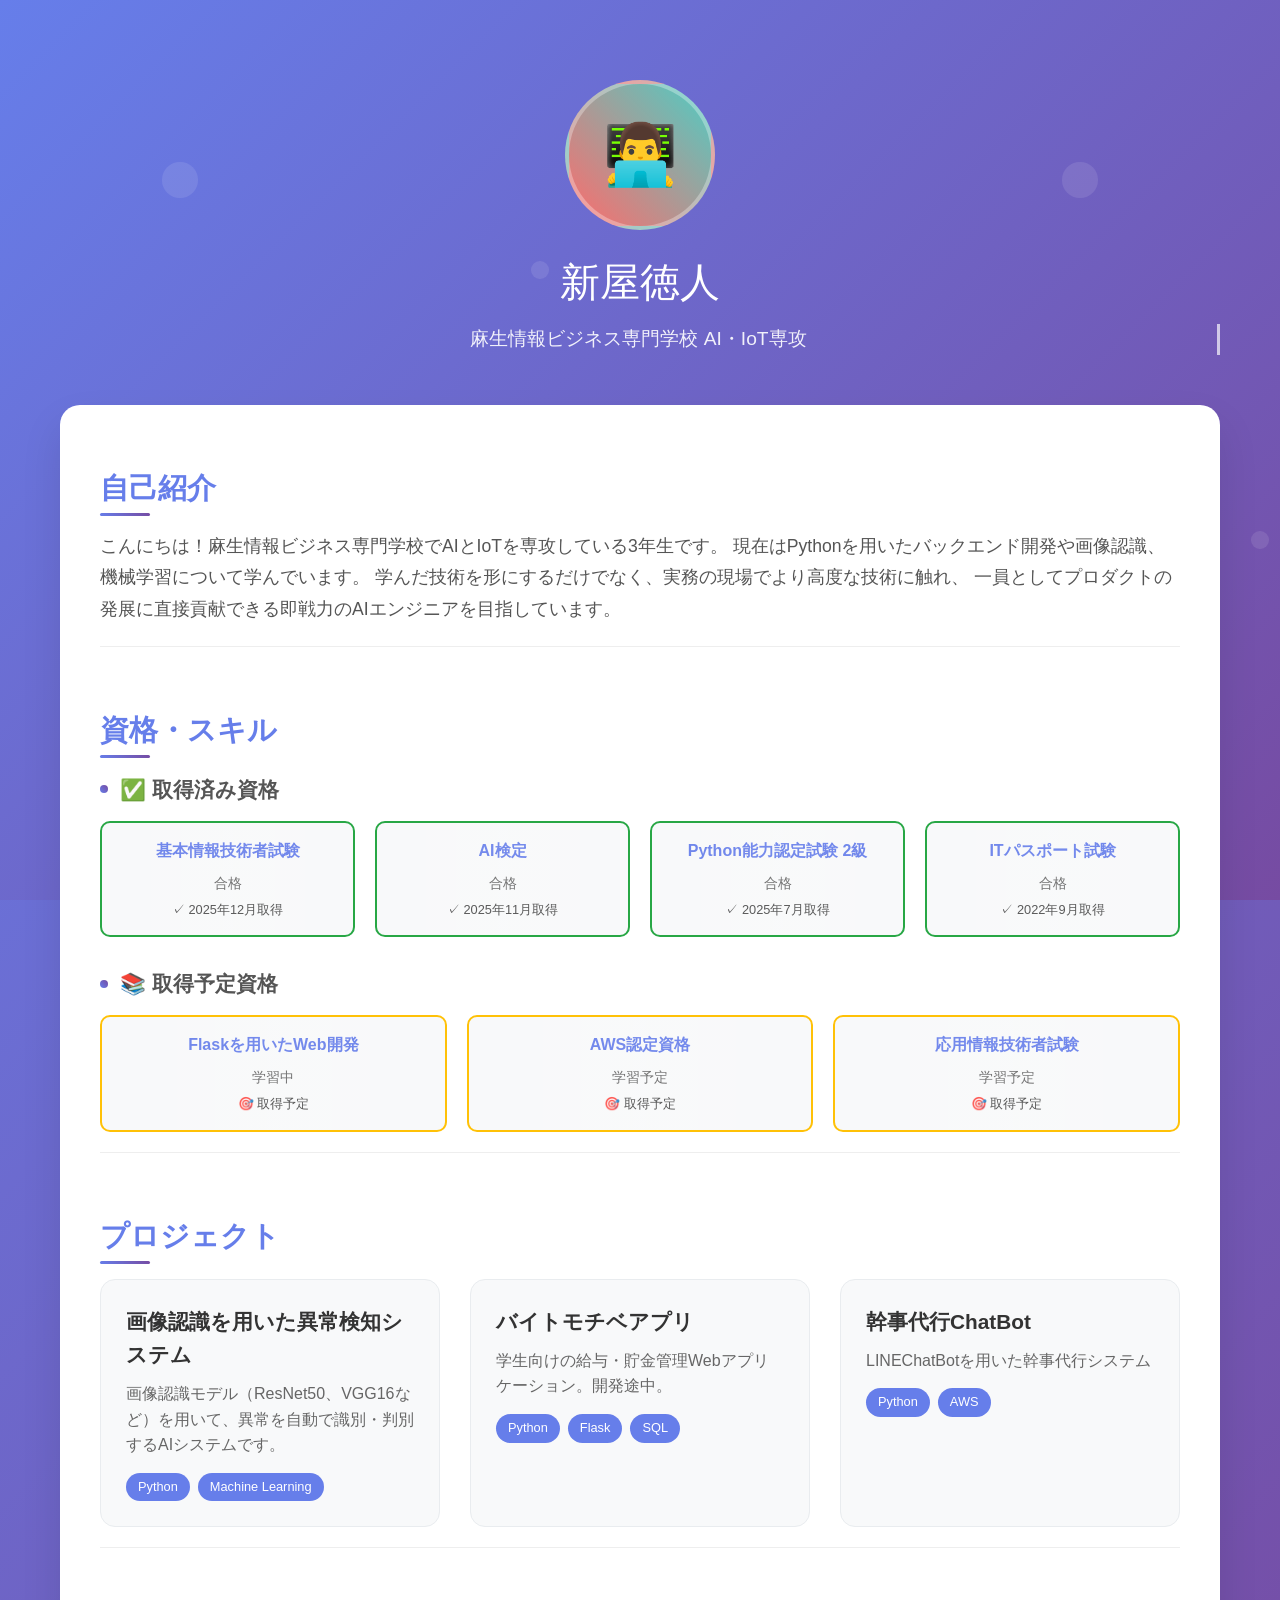
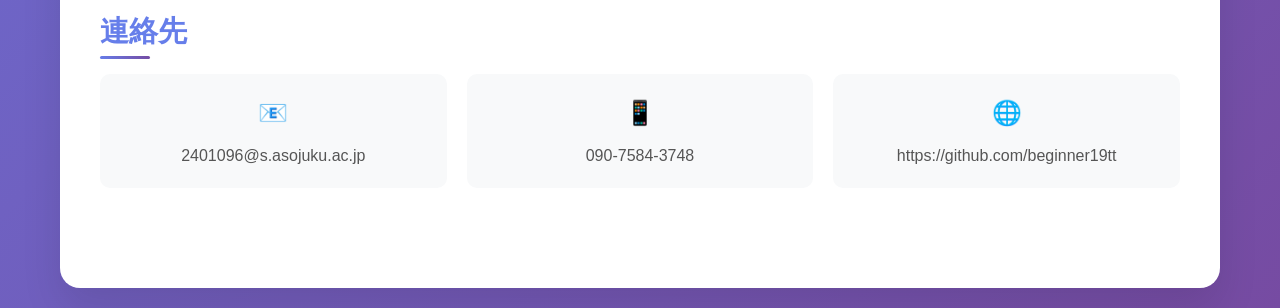
==== portfolio/index.html @ dd0266ff "新しいportfolio" ====
<!DOCTYPE html>
<html lang="ja">
<head>
    <meta charset="UTF-8">
    <meta name="viewport" content="width=device-width, initial-scale=1.0">
    <title>新屋徳人 - ポートフォリオ</title>
    <style>
        * {
            margin: 0;
            padding: 0;
            box-sizing: border-box;
        }

        body {
            font-family: 'Segoe UI', Tahoma, Geneva, Verdana, sans-serif;
            line-height: 1.6;
            color: #333;
            background: linear-gradient(135deg, #667eea 0%, #764ba2 100%);
            min-height: 100vh;
        }

        .container {
            max-width: 1200px;
            margin: 0 auto;
            padding: 20px;
        }

        .header {
            text-align: center;
            padding: 60px 0;
            color: white;
            animation: fadeInUp 1s ease-out;
        }

        .profile-image {
            width: 150px;
            height: 150px;
            border-radius: 50%;
            background: linear-gradient(45deg, #ff6b6b, #4ecdc4);
            margin: 0 auto 20px;
            display: flex;
            align-items: center;
            justify-content: center;
            font-size: 60px;
            color: white;
            border: 4px solid rgba(255, 255, 255, 0.3);
            transition: transform 0.3s ease;
        }

        .profile-image:hover {
            transform: scale(1.1) rotate(5deg);
            box-shadow: 0 10px 30px rgba(255, 255, 255, 0.3);
        }

        .floating {
            animation: float 3s ease-in-out infinite;
        }

        @keyframes float {
            0%, 100% { transform: translateY(0px); }
            50% { transform: translateY(-10px); }
        }

        .typing {
            overflow: hidden;
            border-right: 3px solid rgba(255, 255, 255, 0.75);
            white-space: nowrap;
            animation: typing 3s steps(20, end), blink-caret 0.75s step-end infinite;
        }

        @keyframes typing {
            from { width: 0; }
            to { width: 100%; }
        }

        @keyframes blink-caret {
            from, to { border-color: transparent; }
            50% { border-color: rgba(255, 255, 255, 0.75); }
        }

        .name {
            font-size: 2.5em;
            margin-bottom: 10px;
            font-weight: 300;
        }

        .title {
            font-size: 1.2em;
            opacity: 0.9;
            margin-bottom: 30px;
        }

        .main-content {
            background: white;
            border-radius: 20px;
            padding: 40px;
            margin-top: -40px;
            box-shadow: 0 20px 40px rgba(0, 0, 0, 0.1);
            animation: fadeInUp 1s ease-out 0.3s both;
        }

        .section {
            margin-bottom: 40px;
            padding: 20px 0;
            border-bottom: 1px solid #eee;
        }

        .section:last-child {
            border-bottom: none;
        }

        .section-title {
            font-size: 1.8em;
            color: #667eea;
            margin-bottom: 20px;
            position: relative;
        }

        .section-title::after {
            content: '';
            position: absolute;
            bottom: -5px;
            left: 0;
            width: 50px;
            height: 3px;
            background: linear-gradient(45deg, #667eea, #764ba2);
            border-radius: 2px;
        }

        .subsection-title {
            font-size: 1.3em;
            color: #555;
            margin-bottom: 15px;
            margin-top: 30px;
            position: relative;
            padding-left: 20px;
        }

        .subsection-title::before {
            content: '';
            position: absolute;
            left: 0;
            top: 50%;
            width: 8px;
            height: 8px;
            background: linear-gradient(45deg, #667eea, #764ba2);
            border-radius: 50%;
            transform: translateY(-50%);
        }

        .subsection-title:first-of-type {
            margin-top: 0;
        }

        .about-text {
            font-size: 1.1em;
            line-height: 1.8;
            color: #555;
        }

        .skills-grid {
            display: grid;
            grid-template-columns: repeat(auto-fit, minmax(200px, 1fr));
            gap: 20px;
            margin-top: 15px;
        }

        .skill-item {
            background: #f8f9fa;
            padding: 15px;
            border-radius: 10px;
            text-align: center;
            transition: all 0.3s ease;
            cursor: pointer;
            position: relative;
            overflow: hidden;
        }

        .skill-item::before {
            content: '';
            position: absolute;
            top: -50%;
            left: -50%;
            width: 200%;
            height: 200%;
            background: linear-gradient(45deg, transparent, rgba(255,255,255,0.1), transparent);
            transition: all 0.5s;
            transform: rotate(45deg);
        }

        .skill-item:hover::before {
            animation: shine 0.5s ease-in-out;
        }

        .skill-item:hover {
            transform: translateY(-5px) scale(1.05);
            box-shadow: 0 15px 25px rgba(102, 126, 234, 0.2);
            background: linear-gradient(135deg, #667eea, #764ba2);
            color: white;
        }

        .skill-item:hover .skill-name,
        .skill-item:hover .skill-level {
            color: white;
        }

        .skill-item.acquired {
            border: 2px solid #28a745;
        }

        .skill-item.acquired:hover {
            background: linear-gradient(135deg, #28a745, #20c997);
        }

        .skill-item.planned {
            border: 2px solid #ffc107;
        }

        .skill-item.planned:hover {
            background: linear-gradient(135deg, #ffc107, #fd7e14);
        }

        @keyframes shine {
            0% { transform: translateX(-100%) translateY(-100%) rotate(45deg); }
            100% { transform: translateX(100%) translateY(100%) rotate(45deg); }
        }

        .skill-name {
            font-weight: 600;
            color: #667eea;
            margin-bottom: 8px;
        }

        .skill-level {
            font-size: 0.9em;
            color: #666;
        }

        .skill-status {
            font-size: 0.8em;
            margin-top: 5px;
            font-weight: 500;
            opacity: 0.8;
        }

        .projects-grid {
            display: grid;
            grid-template-columns: repeat(auto-fit, minmax(300px, 1fr));
            gap: 30px;
            margin-top: 20px;
        }

        .project-card {
            background: #f8f9fa;
            border-radius: 15px;
            padding: 25px;
            transition: all 0.4s ease;
            border: 1px solid #e9ecef;
            cursor: pointer;
            position: relative;
            overflow: hidden;
        }

        .project-card::after {
            content: '';
            position: absolute;
            top: 0;
            left: -100%;
            width: 100%;
            height: 100%;
            background: linear-gradient(90deg, transparent, rgba(102, 126, 234, 0.1), transparent);
            transition: left 0.5s;
        }

        .project-card:hover::after {
            left: 100%;
        }

        .project-card:hover {
            transform: translateY(-10px) rotateY(5deg);
            box-shadow: 0 20px 40px rgba(102, 126, 234, 0.2);
        }

        .project-title {
            font-size: 1.3em;
            color: #333;
            margin-bottom: 10px;
            font-weight: 600;
        }

        .project-description {
            color: #666;
            margin-bottom: 15px;
            line-height: 1.6;
        }

        .project-tech {
            display: flex;
            flex-wrap: wrap;
            gap: 8px;
        }

        .tech-tag {
            background: #667eea;
            color: white;
            padding: 4px 12px;
            border-radius: 20px;
            font-size: 0.8em;
            font-weight: 500;
            transition: all 0.3s ease;
            cursor: pointer;
            position: relative;
            overflow: hidden;
        }

        .tech-tag:hover {
            background: #764ba2;
            transform: scale(1.1);
            box-shadow: 0 4px 8px rgba(102, 126, 234, 0.3);
        }

        .tech-tag::before {
            content: '';
            position: absolute;
            top: 50%;
            left: 50%;
            width: 0;
            height: 0;
            background: rgba(255, 255, 255, 0.2);
            border-radius: 50%;
            transform: translate(-50%, -50%);
            transition: width 0.3s, height 0.3s;
        }

        .tech-tag:hover::before {
            width: 100%;
            height: 100%;
        }

        .contact-info {
            display: grid;
            grid-template-columns: repeat(auto-fit, minmax(200px, 1fr));
            gap: 20px;
            margin-top: 20px;
        }

        .contact-item {
            background: #f8f9fa;
            padding: 20px;
            border-radius: 10px;
            text-align: center;
            transition: all 0.3s ease;
            cursor: pointer;
            position: relative;
            overflow: hidden;
        }

        .contact-item::before {
            content: '';
            position: absolute;
            top: 0;
            left: 0;
            width: 100%;
            height: 100%;
            background: linear-gradient(45deg, #667eea, #764ba2);
            transform: scaleX(0);
            transform-origin: right;
            transition: transform 0.3s;
            z-index: -1;
        }

        .contact-item:hover::before {
            transform: scaleX(1);
            transform-origin: left;
        }

        .contact-item:hover {
            transform: translateY(-5px) scale(1.05);
            color: white;
            box-shadow: 0 10px 20px rgba(102, 126, 234, 0.3);
        }

        .contact-item:hover .contact-icon,
        .contact-item:hover .contact-text {
            color: white;
        }

        .parallax-bg {
            position: fixed;
            top: 0;
            left: 0;
            width: 100%;
            height: 100%;
            background: linear-gradient(135deg, #667eea 0%, #764ba2 100%);
            z-index: -1;
        }

        .parallax-bg::before {
            content: '';
            position: absolute;
            top: 0;
            left: 0;
            width: 100%;
            height: 100%;
            background: url('data:image/svg+xml,<svg xmlns="http://www.w3.org/2000/svg" viewBox="0 0 100 100"><circle cx="20" cy="20" r="2" fill="rgba(255,255,255,0.1)"/><circle cx="80" cy="80" r="2" fill="rgba(255,255,255,0.1)"/><circle cx="40" cy="60" r="1" fill="rgba(255,255,255,0.1)"/><circle cx="60" cy="30" r="1" fill="rgba(255,255,255,0.1)"/></svg>');
            animation: float 6s ease-in-out infinite;
        }

        .scroll-indicator {
            position: fixed;
            top: 0;
            left: 0;
            width: 100%;
            height: 3px;
            background: linear-gradient(90deg, #667eea, #764ba2);
            transform: scaleX(0);
            transform-origin: left;
            transition: transform 0.1s;
            z-index: 1000;
        }

        .contact-icon {
            font-size: 1.5em;
            margin-bottom: 10px;
            color: #667eea;
        }

        .contact-text {
            color: #555;
            font-weight: 500;
        }

        @keyframes fadeInUp {
            from {
                opacity: 0;
                transform: translateY(30px);
            }
            to {
                opacity: 1;
                transform: translateY(0);
            }
        }

        @media (max-width: 768px) {
            .container {
                padding: 10px;
            }
            
            .main-content {
                padding: 30px 20px;
            }
            
            .name {
                font-size: 2em;
            }
            
            .projects-grid {
                grid-template-columns: 1fr;
            }
        }
    </style>
</head>
<body>
    <div class="scroll-indicator"></div>
    <div class="parallax-bg"></div>
    <div class="container">
        <header class="header">
            <div class="profile-image floating">👨‍💻</div>
            <h1 class="name">新屋徳人</h1>
            <p class="title typing">麻生情報ビジネス専門学校 AI・IoT専攻</p>
        </header>

        <main class="main-content">
            <section class="section">
                <h2 class="section-title">自己紹介</h2>
                <p class="about-text">
                    こんにちは！麻生情報ビジネス専門学校でAIとIoTを専攻している3年生です。
                    現在はPythonを用いたバックエンド開発や画像認識、機械学習について学んでいます。
                    学んだ技術を形にするだけでなく、実務の現場でより高度な技術に触れ、
                    一員としてプロダクトの発展に直接貢献できる即戦力のAIエンジニアを目指しています。
                </p>
            </section>

            <section class="section">
                <h2 class="section-title">資格・スキル</h2>
                
                <h3 class="subsection-title">✅ 取得済み資格</h3>
                <div class="skills-grid">
                    <div class="skill-item acquired">
                        <div class="skill-name">基本情報技術者試験</div>
                        <div class="skill-level">合格</div>
                        <div class="skill-status">✓ 2025年12月取得</div>
                    </div>
                    <div class="skill-item acquired">
                        <div class="skill-name">AI検定</div>
                        <div class="skill-level">合格</div>
                        <div class="skill-status">✓ 2025年11月取得</div>
                    </div>
                    <div class="skill-item acquired">
                        <div class="skill-name">Python能力認定試験 2級</div>
                        <div class="skill-level">合格</div>
                        <div class="skill-status">✓ 2025年7月取得</div>
                    </div>
                    <div class="skill-item acquired">
                        <div class="skill-name">ITパスポート試験</div>
                        <div class="skill-level">合格</div>
                        <div class="skill-status">✓ 2022年9月取得</div>
                    </div>
                </div>

                <h3 class="subsection-title">📚 取得予定資格</h3>
                <div class="skills-grid">
                    <div class="skill-item planned">
                        <div class="skill-name">Flaskを用いたWeb開発</div>
                        <div class="skill-level">学習中</div>
                        <div class="skill-status">🎯 取得予定</div>
                    </div>
                    <div class="skill-item planned">
                        <div class="skill-name">AWS認定資格</div>
                        <div class="skill-level">学習予定</div>
                        <div class="skill-status">🎯 取得予定</div>
                    </div>
                    <div class="skill-item planned">
                        <div class="skill-name">応用情報技術者試験</div>
                        <div class="skill-level">学習予定</div>
                        <div class="skill-status">🎯 取得予定</div>
                    </div>
                </div>
            </section>

            <section class="section">
                <h2 class="section-title">プロジェクト</h2>
                <div class="projects-grid">
                    <div class="project-card">
                        <h3 class="project-title">画像認識を用いた異常検知システム</h3>
                        <p class="project-description">
                            画像認識モデル（ResNet50、VGG16など）を用いて、異常を自動で識別・判別するAIシステムです。
                        </p>
                        <div class="project-tech">
                            <span class="tech-tag">Python</span>
                            <span class="tech-tag">Machine Learning</span>
                        </div>
                    </div>
                    <div class="project-card">
                        <h3 class="project-title">バイトモチベアプリ</h3>
                        <p class="project-description">
                            学生向けの給与・貯金管理Webアプリケーション。開発途中。
                        </p>
                        <div class="project-tech">
                            <span class="tech-tag">Python</span>
                            <span class="tech-tag">Flask</span>
                            <span class="tech-tag">SQL</span>
                        </div>
                    </div>
                    <div class="project-card">
                        <h3 class="project-title">幹事代行ChatBot</h3>
                        <p class="project-description">
                            LINEChatBotを用いた幹事代行システム
                        </p>
                        <div class="project-tech">
                            <span class="tech-tag">Python</span>
                            <span class="tech-tag">AWS</span>
                        </div>
                    </div>
                </div>
            </section>

            <section class="section">
                <h2 class="section-title">連絡先</h2>
                <div class="contact-info">
                    <div class="contact-item">
                        <div class="contact-icon">📧</div>
                        <div class="contact-text">2401096@s.asojuku.ac.jp</div>
                    </div>
                    <div class="contact-item">
                        <div class="contact-icon">📱</div>
                        <div class="contact-text">090-7584-3748</div>
                    </div>
                    <div class="contact-item">
                        <div class="contact-icon">🌐</div>
                        <div class="contact-text">https://github.com/beginner19tt</div>
                    </div>
                </div>
            </section>
        </main>
    </div>

    <script>
        // スクロールインジケーター
        window.addEventListener('scroll', () => {
            const scrolled = (window.pageYOffset / (document.documentElement.scrollHeight - window.innerHeight)) * 100;
            document.querySelector('.scroll-indicator').style.transform = `scaleX(${scrolled / 100})`;
        });

        // 要素の順次表示アニメーション
        const observerOptions = {
            threshold: 0.1,
            rootMargin: '0px 0px -50px 0px'
        };

        const observer = new IntersectionObserver((entries) => {
            entries.forEach(entry => {
                if (entry.isIntersecting) {
                    entry.target.style.opacity = '1';
                    entry.target.style.transform = 'translateY(0)';
                }
            });
        }, observerOptions);

        // 全てのセクションを監視
        document.querySelectorAll('.section').forEach(section => {
            section.style.opacity = '0';
            section.style.transform = 'translateY(30px)';
            section.style.transition = 'opacity 0.6s ease, transform 0.6s ease';
            observer.observe(section);
        });

        // スキルアイテムのクリック効果
        document.querySelectorAll('.skill-item').forEach(item => {
            item.addEventListener('click', () => {
                item.style.animation = 'pulse 0.5s ease';
                setTimeout(() => {
                    item.style.animation = '';
                }, 500);
            });
        });

        // プロジェクトカードの3D効果
        document.querySelectorAll('.project-card').forEach(card => {
            card.addEventListener('mousemove', (e) => {
                const rect = card.getBoundingClientRect();
                const x = e.clientX - rect.left;
                const y = e.clientY - rect.top;
                const centerX = rect.width / 2;
                const centerY = rect.height / 2;
                const rotateX = (y - centerY) / 10;
                const rotateY = (centerX - x) / 10;
                
                card.style.transform = `perspective(1000px) rotateX(${rotateX}deg) rotateY(${rotateY}deg) translateZ(10px)`;
            });
            
            card.addEventListener('mouseleave', () => {
                card.style.transform = 'perspective(1000px) rotateX(0) rotateY(0) translateZ(0)';
            });
        });

        // テックタグのランダムアニメーション
        document.querySelectorAll('.tech-tag').forEach((tag, index) => {
            tag.style.animationDelay = `${index * 0.1}s`;
            tag.addEventListener('mouseenter', () => {
                tag.style.animation = 'bounce 0.5s ease';
            });
            tag.addEventListener('animationend', () => {
                tag.style.animation = '';
            });
        });

        // パーティクル効果
        function createParticle() {
            const particle = document.createElement('div');
            particle.style.position = 'fixed';
            particle.style.width = '4px';
            particle.style.height = '4px';
            particle.style.background = 'rgba(255, 255, 255, 0.6)';
            particle.style.borderRadius = '50%';
            particle.style.pointerEvents = 'none';
            particle.style.zIndex = '999';
            particle.style.left = Math.random() * window.innerWidth + 'px';
            particle.style.top = '-10px';
            
            document.body.appendChild(particle);
            
            const duration = Math.random() * 3000 + 2000;
            const animation = particle.animate([
                { transform: 'translateY(0) rotate(0deg)', opacity: 1 },
                { transform: `translateY(${window.innerHeight + 10}px) rotate(360deg)`, opacity: 0 }
            ], {
                duration: duration,
                easing: 'linear'
            });
            
            animation.addEventListener('finish', () => {
                particle.remove();
            });
        }

        // パーティクルを定期的に生成
        setInterval(createParticle, 300);

        // タイピングアニメーションの再開
        setInterval(() => {
            const title = document.querySelector('.title');
            title.style.animation = 'none';
            setTimeout(() => {
                title.style.animation = 'typing 3s steps(20, end), blink-caret 0.75s step-end infinite';
            }, 100);
        }, 6000);

        // 追加のCSSアニメーション
        const style = document.createElement('style');
        style.textContent = `
            @keyframes pulse {
                0% { transform: scale(1); }
                50% { transform: scale(1.05); }
                100% { transform: scale(1); }
            }
            
            @keyframes bounce {
                0%, 20%, 50%, 80%, 100% { transform: translateY(0); }
                40% { transform: translateY(-10px); }
                60% { transform: translateY(-5px); }
            }
        `;
        document.head.appendChild(style);
    </script>
</body>
</html>
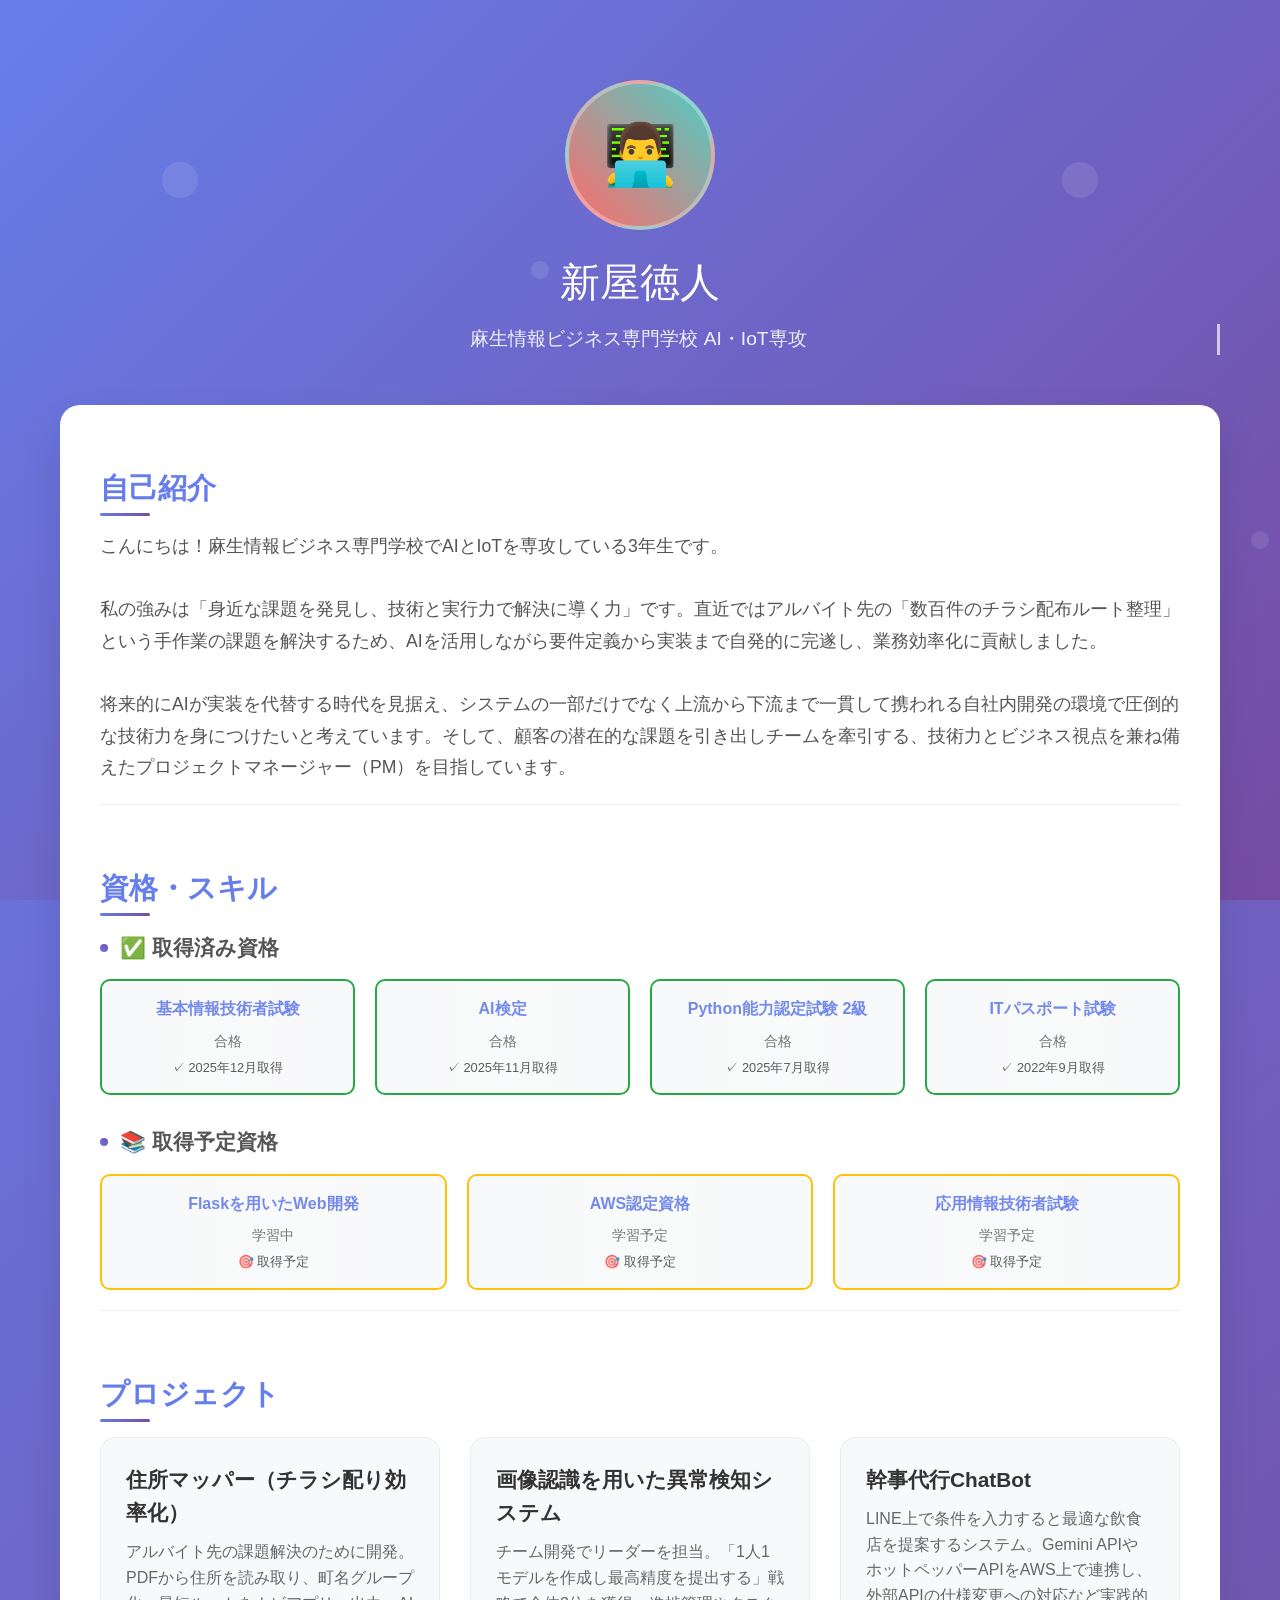
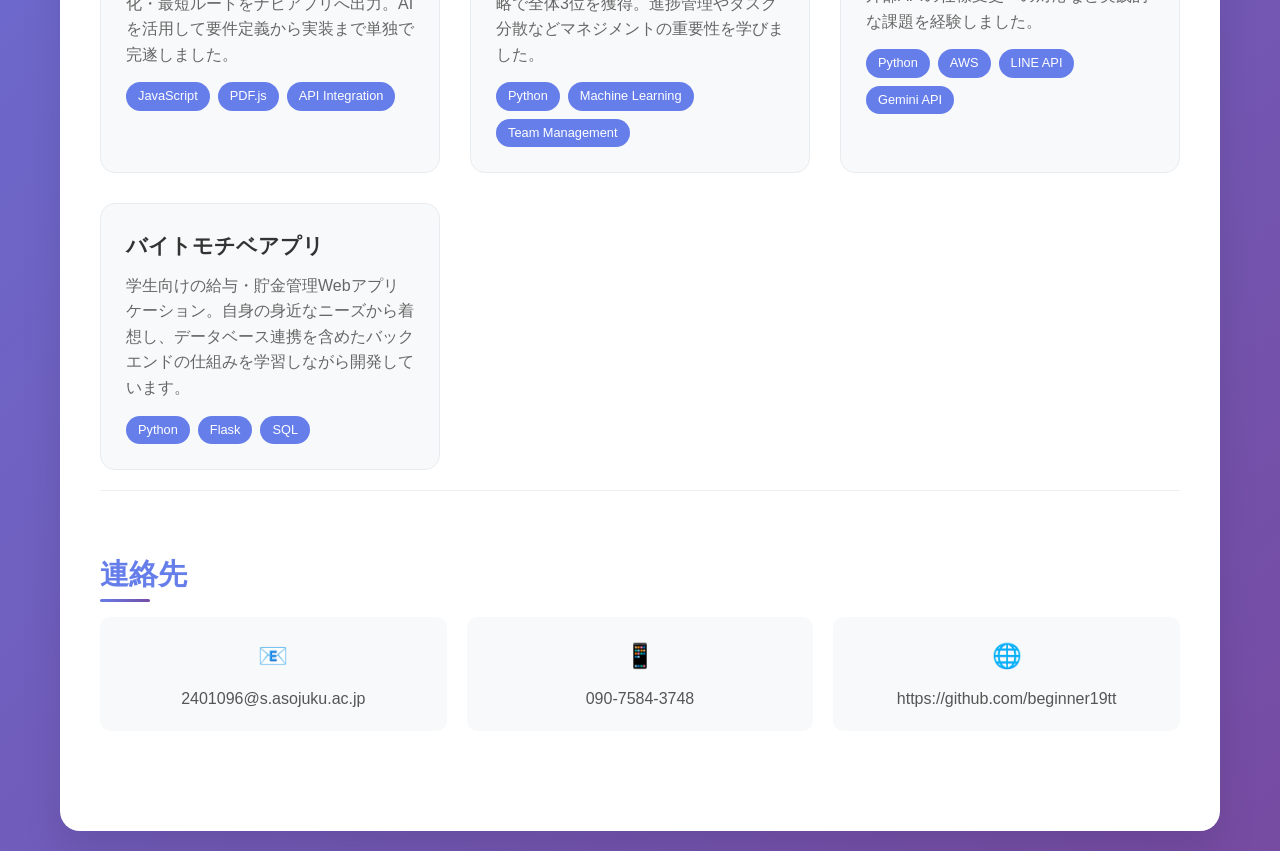
==== commit ac79fa6b: "新しいportfolioの作成" ====
--- a/portfolio/index.html
+++ b/portfolio/index.html
@@ -474,10 +474,9 @@
             <section class="section">
                 <h2 class="section-title">自己紹介</h2>
                 <p class="about-text">
-                    こんにちは！麻生情報ビジネス専門学校でAIとIoTを専攻している3年生です。
-                    現在はPythonを用いたバックエンド開発や画像認識、機械学習について学んでいます。
-                    学んだ技術を形にするだけでなく、実務の現場でより高度な技術に触れ、
-                    一員としてプロダクトの発展に直接貢献できる即戦力のAIエンジニアを目指しています。
+                    こんにちは！麻生情報ビジネス専門学校でAIとIoTを専攻している3年生です。<br><br>
+                    私の強みは「身近な課題を発見し、技術と実行力で解決に導く力」です。直近ではアルバイト先の「数百件のチラシ配布ルート整理」という手作業の課題を解決するため、AIを活用しながら要件定義から実装まで自発的に完遂し、業務効率化に貢献しました。<br><br>
+                    将来的にAIが実装を代替する時代を見据え、システムの一部だけでなく上流から下流まで一貫して携われる自社内開発の環境で圧倒的な技術力を身につけたいと考えています。そして、顧客の潜在的な課題を引き出しチームを牽引する、技術力とビジネス視点を兼ね備えたプロジェクトマネージャー（PM）を目指しています。
                 </p>
             </section>
 
@@ -531,35 +530,56 @@
             <section class="section">
                 <h2 class="section-title">プロジェクト</h2>
                 <div class="projects-grid">
+                    <!-- 新規追加：住所マッパー -->
+                    <div class="project-card">
+                        <h3 class="project-title">住所マッパー（チラシ配り効率化）</h3>
+                        <p class="project-description">
+                            アルバイト先の課題解決のために開発。PDFから住所を読み取り、町名グループ化・最短ルートをナビアプリへ出力。AIを活用して要件定義から実装まで単独で完遂しました。
+                        </p>
+                        <div class="project-tech">
+                            <span class="tech-tag">JavaScript</span>
+                            <span class="tech-tag">PDF.js</span>
+                            <span class="tech-tag">API Integration</span>
+                        </div>
+                    </div>
+
+                    <!-- 更新：画像認識を用いた異常検知システム -->
                     <div class="project-card">
                         <h3 class="project-title">画像認識を用いた異常検知システム</h3>
                         <p class="project-description">
-                            画像認識モデル（ResNet50、VGG16など）を用いて、異常を自動で識別・判別するAIシステムです。
+                            チーム開発でリーダーを担当。「1人1モデルを作成し最高精度を提出する」戦略で全体3位を獲得。進捗管理やタスク分散などマネジメントの重要性を学びました。
                         </p>
                         <div class="project-tech">
                             <span class="tech-tag">Python</span>
                             <span class="tech-tag">Machine Learning</span>
+                            <span class="tech-tag">Team Management</span>
                         </div>
                     </div>
+
+                    <!-- 更新：幹事代行ChatBot -->
+                    <div class="project-card">
+                        <h3 class="project-title">幹事代行ChatBot</h3>
+                        <p class="project-description">
+                            LINE上で条件を入力すると最適な飲食店を提案するシステム。Gemini APIやホットペッパーAPIをAWS上で連携し、外部APIの仕様変更への対応など実践的な課題を経験しました。
+                        </p>
+                        <div class="project-tech">
+                            <span class="tech-tag">Python</span>
+                            <span class="tech-tag">AWS</span>
+                            <span class="tech-tag">LINE API</span>
+                            <span class="tech-tag">Gemini API</span>
+                        </div>
+                    </div>
+
+                    <!-- 既存：バイトモチベアプリ -->
                     <div class="project-card">
                         <h3 class="project-title">バイトモチベアプリ</h3>
                         <p class="project-description">
-                            学生向けの給与・貯金管理Webアプリケーション。開発途中。
+                            学生向けの給与・貯金管理Webアプリケーション。自身の身近なニーズから着想し、データベース連携を含めたバックエンドの仕組みを学習しながら開発しています。
                         </p>
                         <div class="project-tech">
                             <span class="tech-tag">Python</span>
                             <span class="tech-tag">Flask</span>
                             <span class="tech-tag">SQL</span>
-                        </div>
-                    </div>
-                    <div class="project-card">
-                        <h3 class="project-title">幹事代行ChatBot</h3>
-                        <p class="project-description">
-                            LINEChatBotを用いた幹事代行システム
-                        </p>
-                        <div class="project-tech">
-                            <span class="tech-tag">Python</span>
-                            <span class="tech-tag">AWS</span>
                         </div>
                     </div>
                 </div>
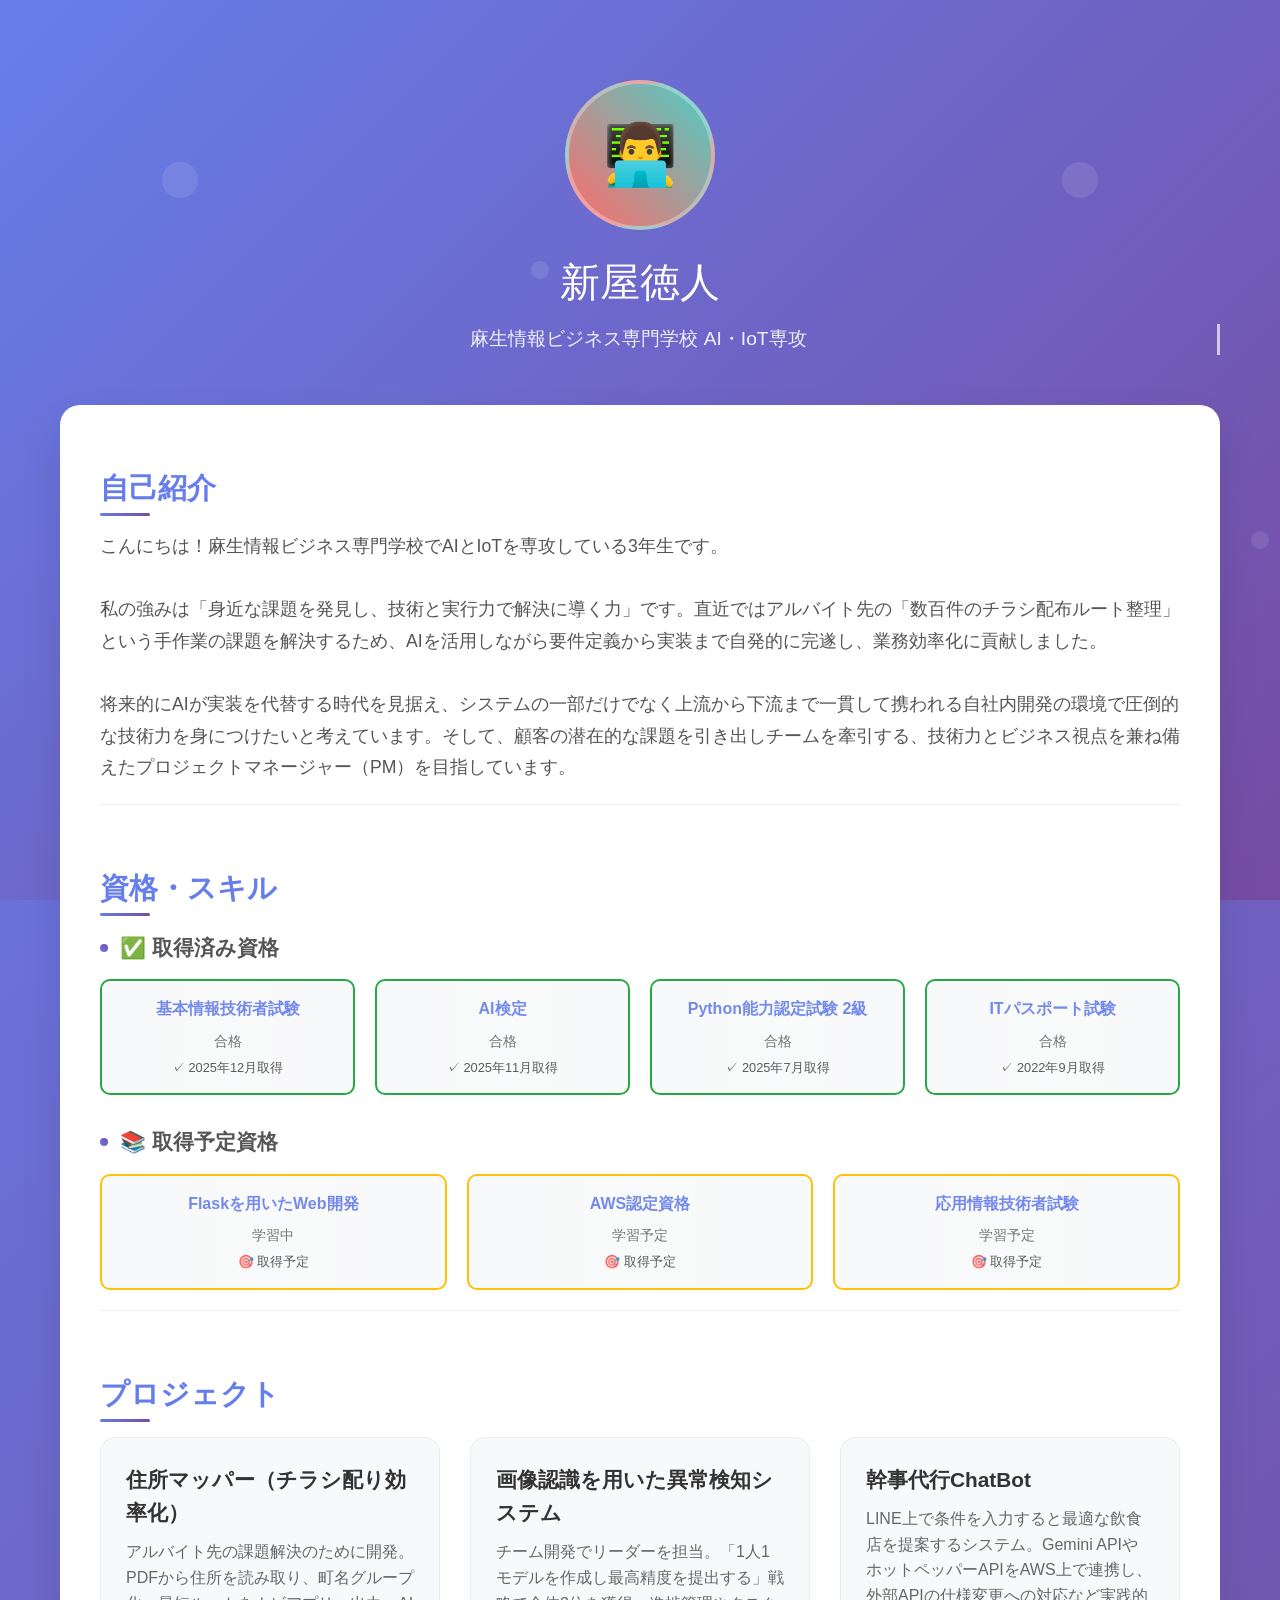
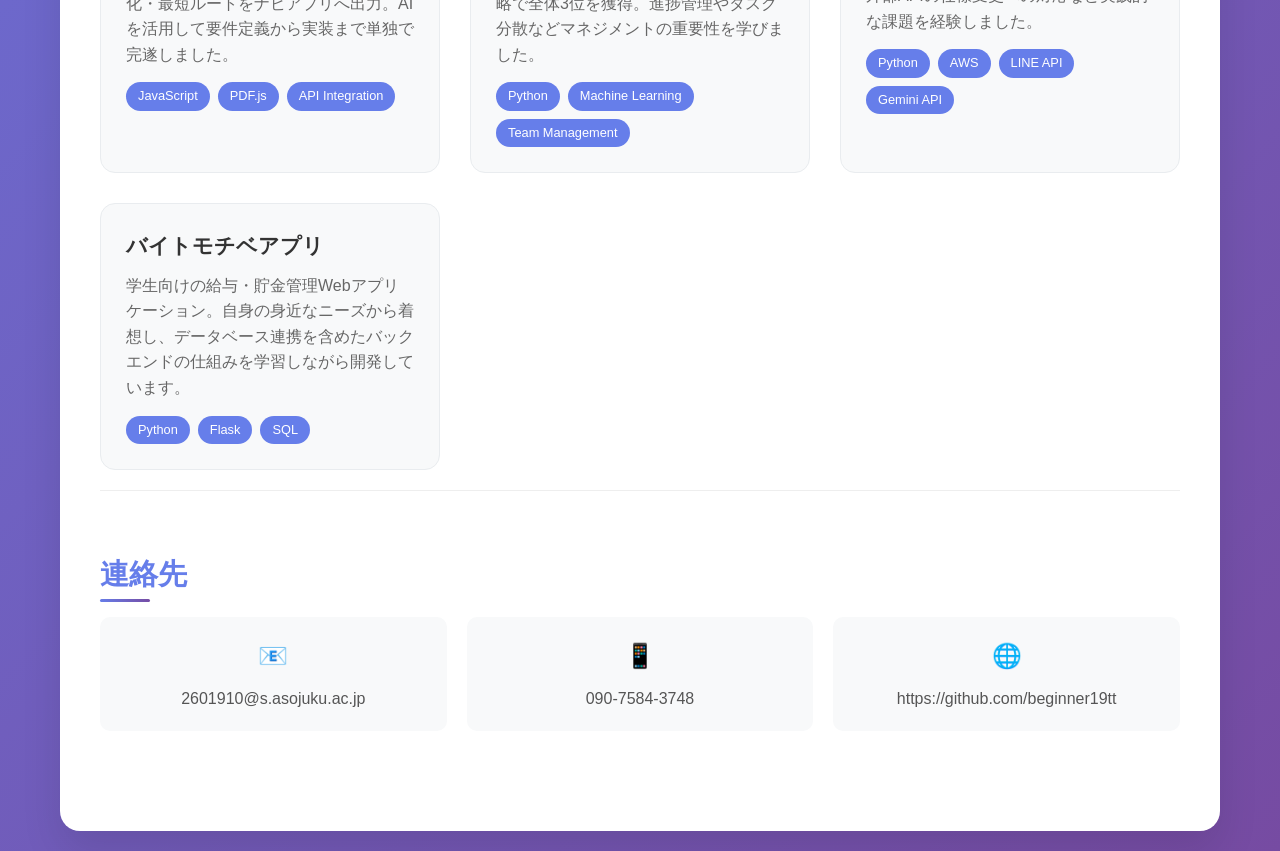
==== commit 6cc8f187: "button機能追加" ====
--- a/portfolio/index.html
+++ b/portfolio/index.html
@@ -344,7 +344,11 @@
             margin-top: 20px;
         }
 
+        /* リンクタグ用のスタイリング調整 */
         .contact-item {
+            display: block;
+            text-decoration: none;
+            color: inherit;
             background: #f8f9fa;
             padding: 20px;
             border-radius: 10px;
@@ -366,7 +370,7 @@
             transform: scaleX(0);
             transform-origin: right;
             transition: transform 0.3s;
-            z-index: -1;
+            z-index: 1; /* z-indexを調整 */
         }
 
         .contact-item:hover::before {
@@ -376,8 +380,14 @@
 
         .contact-item:hover {
             transform: translateY(-5px) scale(1.05);
-            color: white;
             box-shadow: 0 10px 20px rgba(102, 126, 234, 0.3);
+        }
+
+        /* アイコンとテキストが背景色より前面に出るようにz-indexとpositionを設定 */
+        .contact-icon, .contact-text {
+            position: relative;
+            z-index: 2;
+            transition: color 0.3s ease;
         }
 
         .contact-item:hover .contact-icon,
@@ -530,7 +540,6 @@
             <section class="section">
                 <h2 class="section-title">プロジェクト</h2>
                 <div class="projects-grid">
-                    <!-- 新規追加：住所マッパー -->
                     <div class="project-card">
                         <h3 class="project-title">住所マッパー（チラシ配り効率化）</h3>
                         <p class="project-description">
@@ -543,7 +552,6 @@
                         </div>
                     </div>
 
-                    <!-- 更新：画像認識を用いた異常検知システム -->
                     <div class="project-card">
                         <h3 class="project-title">画像認識を用いた異常検知システム</h3>
                         <p class="project-description">
@@ -556,7 +564,6 @@
                         </div>
                     </div>
 
-                    <!-- 更新：幹事代行ChatBot -->
                     <div class="project-card">
                         <h3 class="project-title">幹事代行ChatBot</h3>
                         <p class="project-description">
@@ -570,7 +577,6 @@
                         </div>
                     </div>
 
-                    <!-- 既存：バイトモチベアプリ -->
                     <div class="project-card">
                         <h3 class="project-title">バイトモチベアプリ</h3>
                         <p class="project-description">
@@ -588,18 +594,21 @@
             <section class="section">
                 <h2 class="section-title">連絡先</h2>
                 <div class="contact-info">
-                    <div class="contact-item">
+                    <!-- hrefにmailto:を追加してメールアプリを起動 -->
+                    <a href="mailto:2401096@s.asojuku.ac.jp" class="contact-item">
                         <div class="contact-icon">📧</div>
-                        <div class="contact-text">2401096@s.asojuku.ac.jp</div>
-                    </div>
-                    <div class="contact-item">
+                        <div class="contact-text">2601910@s.asojuku.ac.jp</div>
+                    </a>
+                    <!-- hrefにtel:を追加して電話アプリを起動 -->
+                    <a href="tel:090-7584-3748" class="contact-item">
                         <div class="contact-icon">📱</div>
                         <div class="contact-text">090-7584-3748</div>
-                    </div>
-                    <div class="contact-item">
+                    </a>
+                    <!-- hrefにURLを追加して別タブでGitHubを開く -->
+                    <a href="https://github.com/beginner19tt" target="_blank" rel="noopener noreferrer" class="contact-item">
                         <div class="contact-icon">🌐</div>
                         <div class="contact-text">https://github.com/beginner19tt</div>
-                    </div>
+                    </a>
                 </div>
             </section>
         </main>
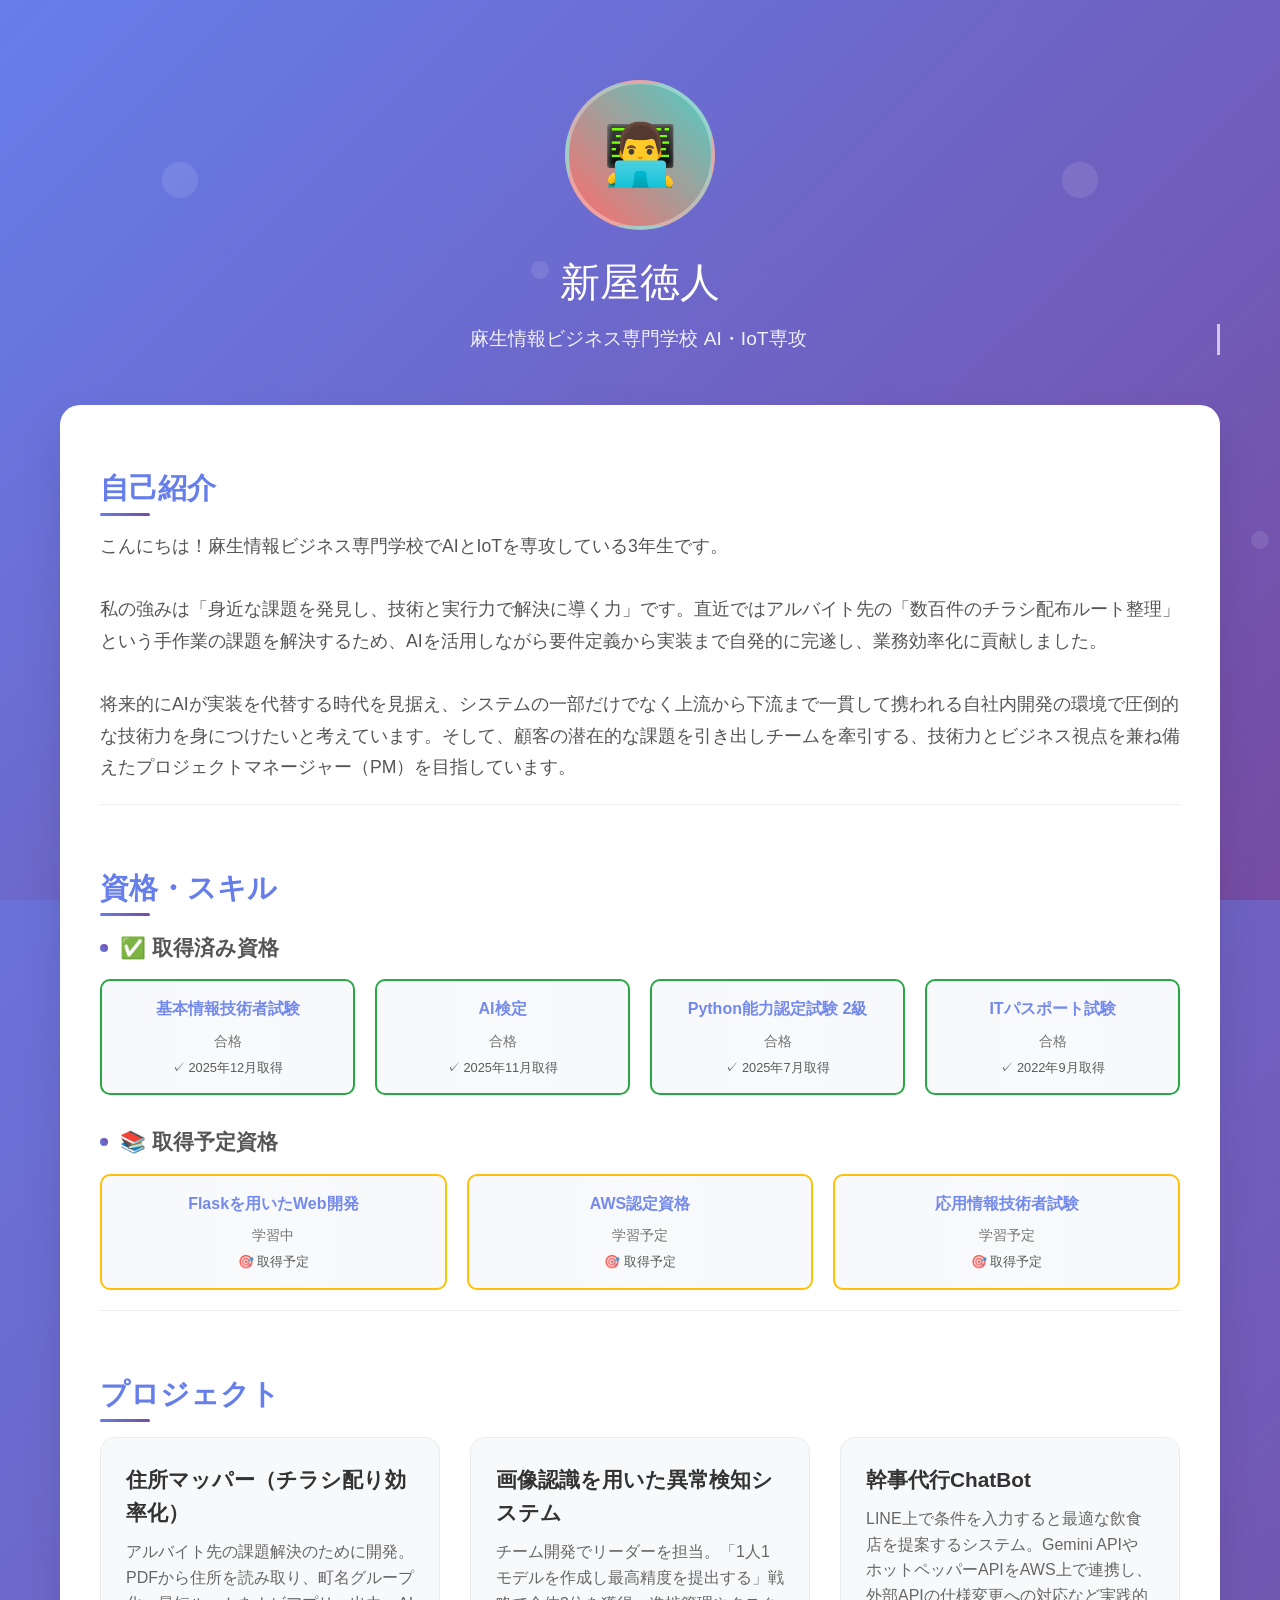
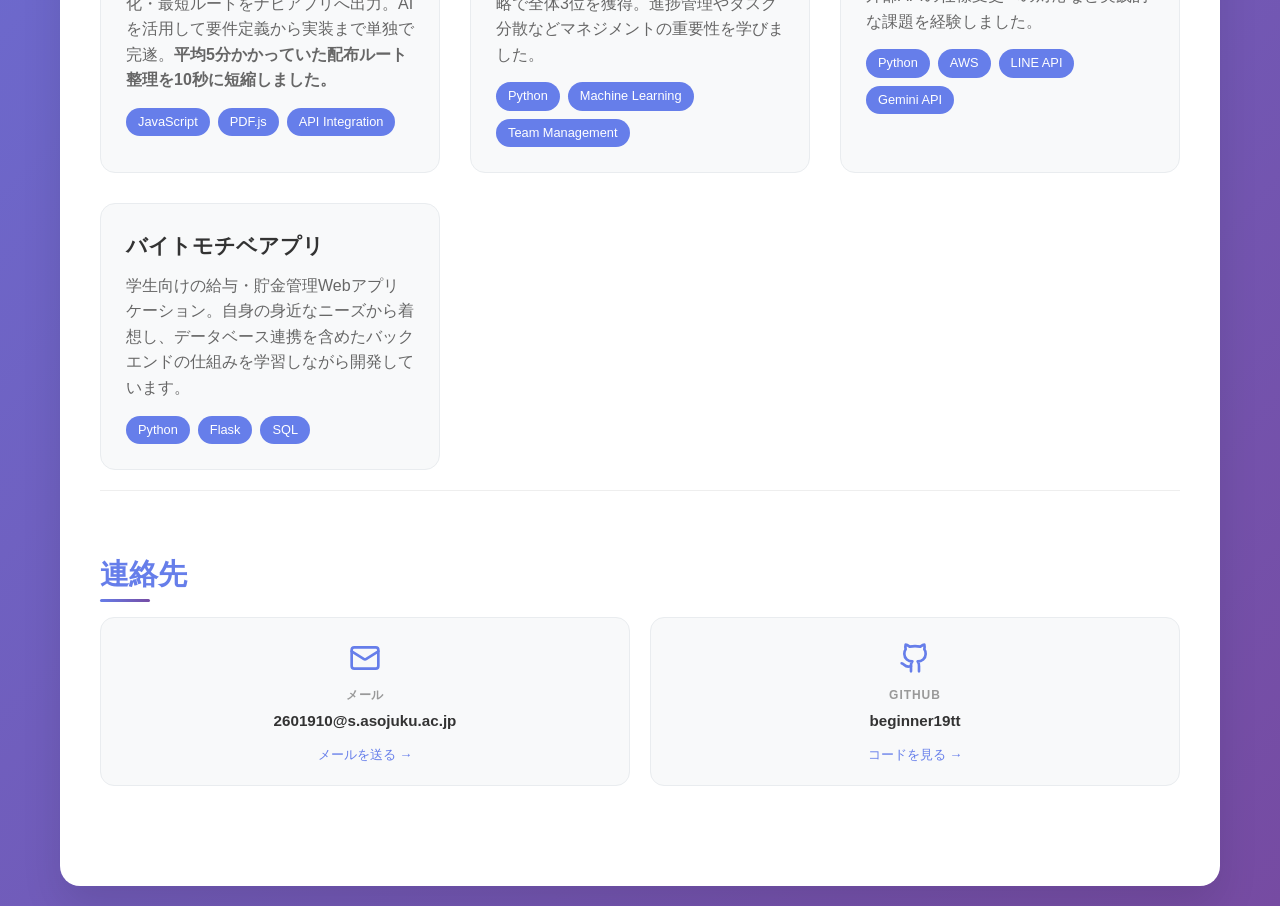
==== commit 6b38698b: "内容変更 電話番号削除" ====
--- a/portfolio/index.html
+++ b/portfolio/index.html
@@ -346,17 +346,20 @@
 
         /* リンクタグ用のスタイリング調整 */
         .contact-item {
-            display: block;
+            display: flex;
+            flex-direction: column;
+            align-items: center;
             text-decoration: none;
             color: inherit;
             background: #f8f9fa;
-            padding: 20px;
-            border-radius: 10px;
+            padding: 24px 20px 20px;
+            border-radius: 14px;
             text-align: center;
             transition: all 0.3s ease;
             cursor: pointer;
             position: relative;
             overflow: hidden;
+            border: 1.5px solid #e9ecef;
         }
 
         .contact-item::before {
@@ -366,32 +369,38 @@
             left: 0;
             width: 100%;
             height: 100%;
-            background: linear-gradient(45deg, #667eea, #764ba2);
-            transform: scaleX(0);
-            transform-origin: right;
-            transition: transform 0.3s;
-            z-index: 1; /* z-indexを調整 */
+            background: linear-gradient(135deg, #667eea, #764ba2);
+            transform: scaleY(0);
+            transform-origin: bottom;
+            transition: transform 0.35s ease;
+            z-index: 1;
         }
 
         .contact-item:hover::before {
-            transform: scaleX(1);
-            transform-origin: left;
+            transform: scaleY(1);
+            transform-origin: top;
         }
 
         .contact-item:hover {
-            transform: translateY(-5px) scale(1.05);
-            box-shadow: 0 10px 20px rgba(102, 126, 234, 0.3);
+            transform: translateY(-6px);
+            box-shadow: 0 16px 32px rgba(102, 126, 234, 0.25);
+            border-color: transparent;
         }
 
         /* アイコンとテキストが背景色より前面に出るようにz-indexとpositionを設定 */
-        .contact-icon, .contact-text {
+        .contact-icon,
+        .contact-label,
+        .contact-text,
+        .contact-action {
             position: relative;
             z-index: 2;
             transition: color 0.3s ease;
         }
 
         .contact-item:hover .contact-icon,
-        .contact-item:hover .contact-text {
+        .contact-item:hover .contact-label,
+        .contact-item:hover .contact-text,
+        .contact-item:hover .contact-action {
             color: white;
         }
 
@@ -430,14 +439,35 @@
         }
 
         .contact-icon {
-            font-size: 1.5em;
+            color: #667eea;
+            margin-bottom: 12px;
+            display: flex;
+            align-items: center;
+            justify-content: center;
+        }
+
+        .contact-label {
+            font-size: 0.75em;
+            font-weight: 700;
+            letter-spacing: 0.08em;
+            text-transform: uppercase;
+            color: #999;
+            margin-bottom: 4px;
+        }
+
+        .contact-text {
+            color: #333;
+            font-weight: 600;
+            font-size: 0.95em;
             margin-bottom: 10px;
+            word-break: break-all;
+        }
+
+        .contact-action {
+            font-size: 0.82em;
             color: #667eea;
-        }
-
-        .contact-text {
-            color: #555;
             font-weight: 500;
+            margin-top: auto;
         }
 
         @keyframes fadeInUp {
@@ -543,7 +573,7 @@
                     <div class="project-card">
                         <h3 class="project-title">住所マッパー（チラシ配り効率化）</h3>
                         <p class="project-description">
-                            アルバイト先の課題解決のために開発。PDFから住所を読み取り、町名グループ化・最短ルートをナビアプリへ出力。AIを活用して要件定義から実装まで単独で完遂しました。
+                            アルバイト先の課題解決のために開発。PDFから住所を読み取り、町名グループ化・最短ルートをナビアプリへ出力。AIを活用して要件定義から実装まで単独で完遂。<strong>平均5分かかっていた配布ルート整理を10秒に短縮しました。</strong>
                         </p>
                         <div class="project-tech">
                             <span class="tech-tag">JavaScript</span>
@@ -594,20 +624,27 @@
             <section class="section">
                 <h2 class="section-title">連絡先</h2>
                 <div class="contact-info">
-                    <!-- hrefにmailto:を追加してメールアプリを起動 -->
-                    <a href="mailto:2401096@s.asojuku.ac.jp" class="contact-item">
-                        <div class="contact-icon">📧</div>
+                    <a href="mailto:2601910@s.asojuku.ac.jp" class="contact-item">
+                        <div class="contact-icon">
+                            <svg xmlns="http://www.w3.org/2000/svg" viewBox="0 0 24 24" fill="none" stroke="currentColor" stroke-width="2" stroke-linecap="round" stroke-linejoin="round" width="32" height="32">
+                                <rect x="2" y="4" width="20" height="16" rx="2"/>
+                                <path d="m22 7-8.97 5.7a1.94 1.94 0 0 1-2.06 0L2 7"/>
+                            </svg>
+                        </div>
+                        <div class="contact-label">メール</div>
                         <div class="contact-text">2601910@s.asojuku.ac.jp</div>
+                        <div class="contact-action">メールを送る →</div>
                     </a>
-                    <!-- hrefにtel:を追加して電話アプリを起動 -->
-                    <a href="tel:090-7584-3748" class="contact-item">
-                        <div class="contact-icon">📱</div>
-                        <div class="contact-text">090-7584-3748</div>
-                    </a>
-                    <!-- hrefにURLを追加して別タブでGitHubを開く -->
                     <a href="https://github.com/beginner19tt" target="_blank" rel="noopener noreferrer" class="contact-item">
-                        <div class="contact-icon">🌐</div>
-                        <div class="contact-text">https://github.com/beginner19tt</div>
+                        <div class="contact-icon">
+                            <svg xmlns="http://www.w3.org/2000/svg" viewBox="0 0 24 24" fill="none" stroke="currentColor" stroke-width="2" stroke-linecap="round" stroke-linejoin="round" width="32" height="32">
+                                <path d="M15 22v-4a4.8 4.8 0 0 0-1-3.5c3 0 6-2 6-5.5.08-1.25-.27-2.48-1-3.5.28-1.15.28-2.35 0-3.5 0 0-1 0-3 1.5-2.64-.5-5.36-.5-8 0C6 2 5 2 5 2c-.3 1.15-.3 2.35 0 3.5A5.403 5.403 0 0 0 4 9c0 3.5 3 5.5 6 5.5-.39.49-.68 1.05-.85 1.65-.17.6-.22 1.23-.15 1.85v4"/>
+                                <path d="M9 18c-4.51 2-5-2-7-2"/>
+                            </svg>
+                        </div>
+                        <div class="contact-label">GitHub</div>
+                        <div class="contact-text">beginner19tt</div>
+                        <div class="contact-action">コードを見る →</div>
                     </a>
                 </div>
             </section>
